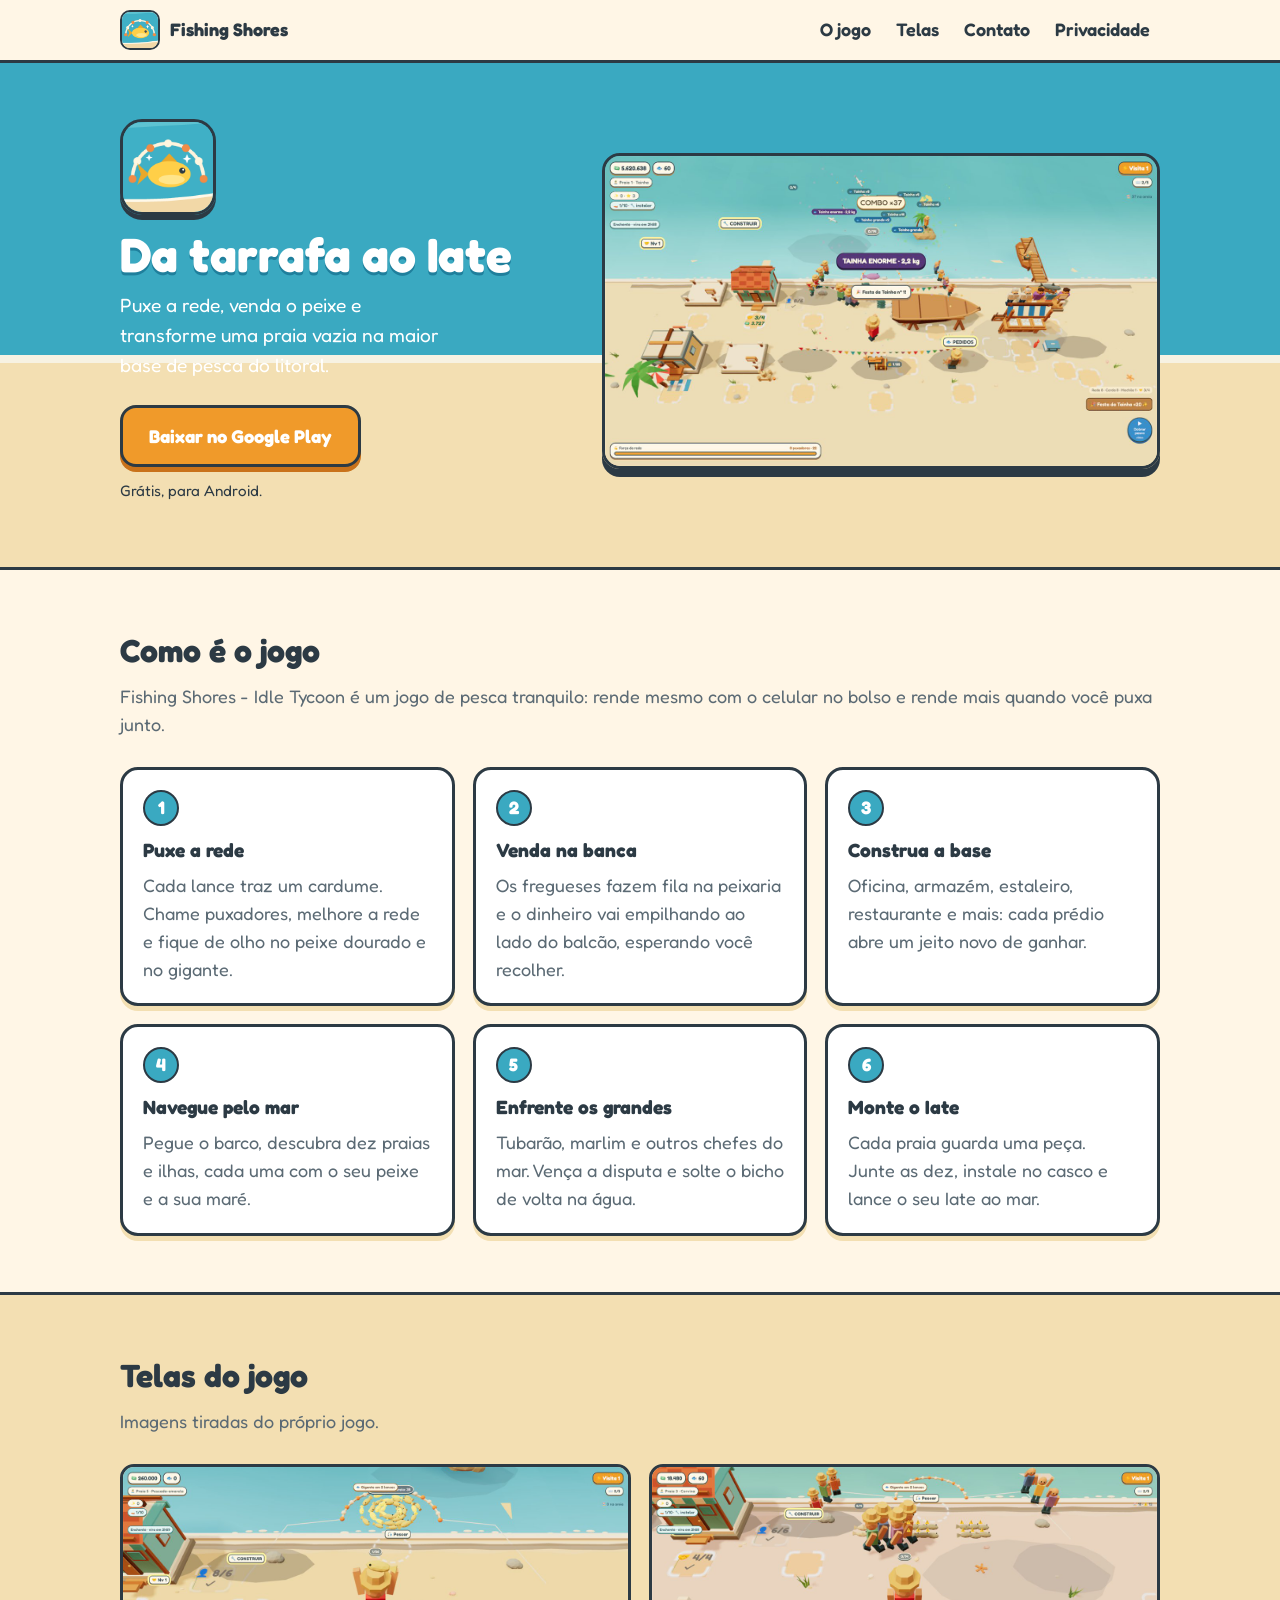
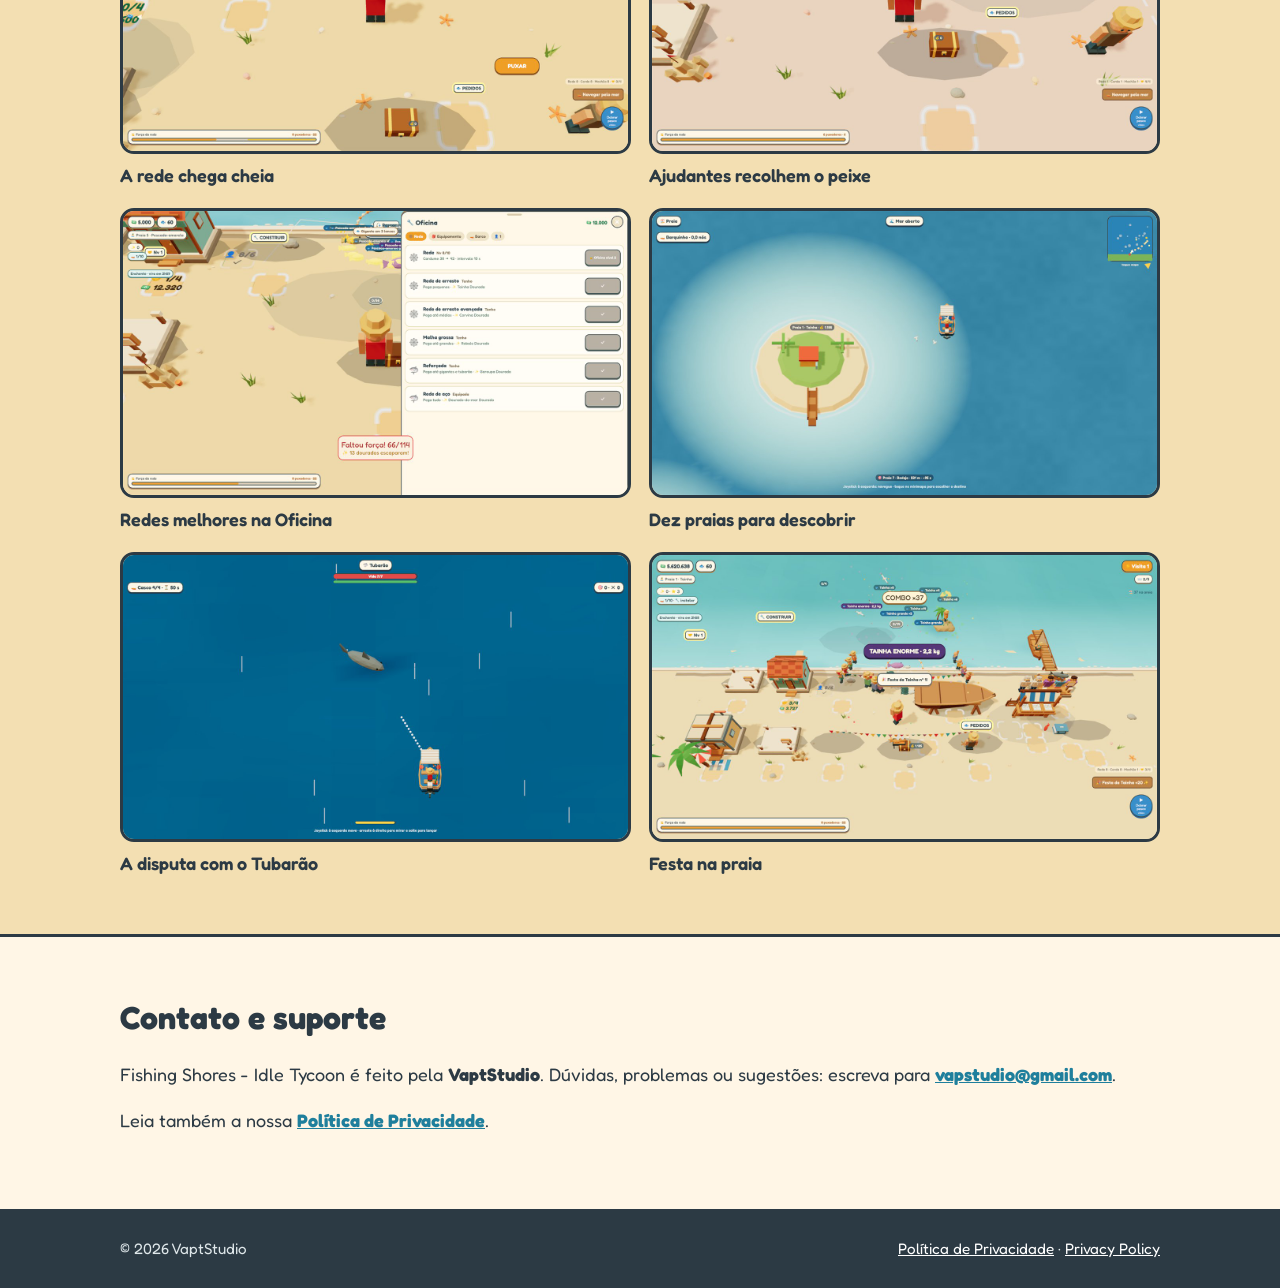
==== index.html @ 3c8fefca "Site e politica de privacidade do Fishing Shores - Idle Tycoon" ====
<!doctype html>
<html lang="pt-BR">
<head>
  <meta charset="utf-8">
  <meta name="viewport" content="width=device-width, initial-scale=1">
  <title>Fishing Shores - Idle Tycoon | VaptStudio</title>
  <meta name="description" content="Puxe a rede, venda o peixe na sua banca, abra novas praias e monte o seu Iate peça por peça. Jogo de pesca idle para Android, da VaptStudio.">
  <meta property="og:title" content="Fishing Shores - Idle Tycoon">
  <meta property="og:description" content="Da tarrafa ao Iate: jogo de pesca idle para Android.">
  <meta property="og:image" content="img/festa.jpg">
  <link rel="icon" href="img/icone.png">
  <link rel="preconnect" href="https://fonts.googleapis.com">
  <link rel="preconnect" href="https://fonts.gstatic.com" crossorigin>
  <link href="https://fonts.googleapis.com/css2?family=Fredoka:wght@400;600;700&display=swap" rel="stylesheet">
  <link rel="stylesheet" href="estilo.css">
</head>
<body>

<header class="topo">
  <div class="miolo">
    <a class="marca" href="index.html"><img src="img/icone.png" alt="">Fishing Shores</a>
    <nav>
      <a class="some" href="#jogo">O jogo</a>
      <a class="some" href="#telas">Telas</a>
      <a href="#contato">Contato</a>
      <a href="privacidade.html">Privacidade</a>
    </nav>
  </div>
</header>

<main>
  <div class="abertura">
    <div class="miolo">
      <div>
        <img class="icone" src="img/icone.png" alt="Ícone do Fishing Shores">
        <h1>Da tarrafa ao Iate</h1>
        <p>Puxe a rede, venda o peixe e transforme uma praia vazia na maior base de pesca do litoral.</p>
        <a class="botao" href="https://play.google.com/store/apps/details?id=fishing.shores.idle">Baixar no Google Play</a>
        <span class="aviso">Grátis, para Android.</span>
      </div>
      <img class="tela" src="img/festa.jpg" alt="Praia do jogo em festa, com a rede cheia, a peixaria e o casco do Iate na areia">
    </div>
  </div>

  <section id="jogo">
    <div class="miolo">
      <h2>Como é o jogo</h2>
      <p class="sub">Fishing Shores - Idle Tycoon é um jogo de pesca tranquilo: rende mesmo com o celular no bolso e rende mais quando você puxa junto.</p>
      <div class="cartoes">
        <div class="cartao"><span class="num">1</span><h3>Puxe a rede</h3><p>Cada lance traz um cardume. Chame puxadores, melhore a rede e fique de olho no peixe dourado e no gigante.</p></div>
        <div class="cartao"><span class="num">2</span><h3>Venda na banca</h3><p>Os fregueses fazem fila na peixaria e o dinheiro vai empilhando ao lado do balcão, esperando você recolher.</p></div>
        <div class="cartao"><span class="num">3</span><h3>Construa a base</h3><p>Oficina, armazém, estaleiro, restaurante e mais: cada prédio abre um jeito novo de ganhar.</p></div>
        <div class="cartao"><span class="num">4</span><h3>Navegue pelo mar</h3><p>Pegue o barco, descubra dez praias e ilhas, cada uma com o seu peixe e a sua maré.</p></div>
        <div class="cartao"><span class="num">5</span><h3>Enfrente os grandes</h3><p>Tubarão, marlim e outros chefes do mar. Vença a disputa e solte o bicho de volta na água.</p></div>
        <div class="cartao"><span class="num">6</span><h3>Monte o Iate</h3><p>Cada praia guarda uma peça. Junte as dez, instale no casco e lance o seu Iate ao mar.</p></div>
      </div>
    </div>
  </section>

  <section id="telas" class="faixa">
    <div class="miolo">
      <h2>Telas do jogo</h2>
      <p class="sub">Imagens tiradas do próprio jogo.</p>
      <div class="galeria">
        <figure><img src="img/rede.jpg" alt="Personagem puxando a rede cheia de peixes" loading="lazy"><figcaption>A rede chega cheia</figcaption></figure>
        <figure><img src="img/ajudantes.jpg" alt="Ajudantes recolhendo o peixe na areia" loading="lazy"><figcaption>Ajudantes recolhem o peixe</figcaption></figure>
        <figure><img src="img/oficina.jpg" alt="Painel da Oficina com as redes do jogo" loading="lazy"><figcaption>Redes melhores na Oficina</figcaption></figure>
        <figure><img src="img/mar.jpg" alt="Barco navegando ao lado de uma ilha" loading="lazy"><figcaption>Dez praias para descobrir</figcaption></figure>
        <figure><img src="img/tubarao.jpg" alt="Barco diante de um tubarão em mar aberto" loading="lazy"><figcaption>A disputa com o Tubarão</figcaption></figure>
        <figure><img src="img/festa.jpg" alt="Festa na praia depois de um lance grande" loading="lazy"><figcaption>Festa na praia</figcaption></figure>
      </div>
    </div>
  </section>

  <section id="contato" class="contato">
    <div class="miolo">
      <h2>Contato e suporte</h2>
      <p>Fishing Shores - Idle Tycoon é feito pela <strong>VaptStudio</strong>. Dúvidas, problemas ou sugestões: escreva para <a href="mailto:vapstudio@gmail.com">vapstudio@gmail.com</a>.</p>
      <p>Leia também a nossa <a href="privacidade.html">Política de Privacidade</a>.</p>
    </div>
  </section>
</main>

<footer>
  <div class="miolo">
    <span>© 2026 VaptStudio</span>
    <span><a href="privacidade.html">Política de Privacidade</a> · <a href="privacidade.html#en">Privacy Policy</a></span>
  </div>
</footer>

</body>
</html>
---- estilo.css ----
:root {
  --mar: #3aa9c1;
  --mar-fundo: #1f7f9c;
  --areia: #f3dfb2;
  --creme: #fff6e6;
  --laranja: #f09a2a;
  --laranja-escuro: #c9721a;
  --verde: #1f9d6b;
  --tinta: #2c3a44;
  --tinta-suave: #5b6a74;
  --borda: #2c3a44;
}

* { box-sizing: border-box; }

html { scroll-behavior: smooth; }

body {
  margin: 0;
  font-family: "Fredoka", "Trebuchet MS", system-ui, sans-serif;
  font-size: 18px;
  line-height: 1.55;
  color: var(--tinta);
  background: var(--creme);
}

img { max-width: 100%; display: block; }

a { color: var(--mar-fundo); }

.miolo { max-width: 1080px; margin: 0 auto; padding: 0 20px; }

/* Topo */
.topo {
  position: sticky; top: 0; z-index: 10;
  background: var(--creme);
  border-bottom: 3px solid var(--borda);
}
.topo .miolo { display: flex; align-items: center; gap: 12px; padding-top: 10px; padding-bottom: 10px; }
.marca { display: flex; align-items: center; gap: 10px; font-weight: 700; color: var(--tinta); text-decoration: none; margin-right: auto; }
.marca img { width: 40px; height: 40px; border-radius: 10px; border: 2px solid var(--borda); }
.topo nav a { color: var(--tinta); text-decoration: none; font-weight: 600; padding: 6px 10px; border-radius: 999px; }
.topo nav a:hover { background: var(--areia); }

/* Abertura */
.abertura {
  background: linear-gradient(180deg, var(--mar) 0%, var(--mar) 58%, #f7f2e2 58%, #f7f2e2 59.5%, var(--areia) 59.5%);
  padding: 56px 0 64px;
  border-bottom: 3px solid var(--borda);
}
.abertura .miolo { display: grid; grid-template-columns: 1fr 1.25fr; gap: 36px; align-items: center; }
.abertura h1 { font-size: 3rem; line-height: 1.05; margin: 14px 0 12px; color: #fff; text-shadow: 0 3px 0 var(--mar-fundo); }
.abertura p { color: #fff; font-size: 1.2rem; margin: 0 0 24px; max-width: 30ch; }
.abertura .icone { width: 96px; height: 96px; border-radius: 22px; border: 3px solid var(--borda); box-shadow: 0 5px 0 var(--borda); }
.abertura .tela { border-radius: 18px; border: 3px solid var(--borda); box-shadow: 0 8px 0 var(--borda); }

.botao {
  display: inline-block;
  background: var(--laranja); color: #fff; text-decoration: none;
  font-weight: 700; font-size: 1.15rem;
  padding: 14px 26px; border-radius: 16px;
  border: 3px solid var(--borda); box-shadow: 0 5px 0 var(--laranja-escuro);
}
.botao:hover { transform: translateY(2px); box-shadow: 0 3px 0 var(--laranja-escuro); }
.aviso { display: block; margin-top: 12px; font-size: .95rem; color: var(--tinta); }

/* Seções */
section { padding: 56px 0; }
h2 { font-size: 2rem; margin: 0 0 8px; }
.sub { color: var(--tinta-suave); margin: 0 0 28px; }

.cartoes { display: grid; grid-template-columns: repeat(3, 1fr); gap: 18px; }
.cartao {
  background: #fff; border: 3px solid var(--borda); border-radius: 18px;
  padding: 20px; box-shadow: 0 5px 0 var(--areia);
}
.cartao h3 { margin: 0 0 6px; font-size: 1.2rem; }
.cartao p { margin: 0; color: var(--tinta-suave); }
.cartao .num {
  display: inline-grid; place-items: center; width: 36px; height: 36px; margin-bottom: 10px;
  background: var(--mar); color: #fff; font-weight: 700; border-radius: 50%; border: 2px solid var(--borda);
}

.faixa { background: var(--areia); border-top: 3px solid var(--borda); border-bottom: 3px solid var(--borda); }
.galeria { display: grid; grid-template-columns: repeat(2, 1fr); gap: 18px; }
.galeria figure { margin: 0; }
.galeria img { border-radius: 14px; border: 3px solid var(--borda); }
.galeria figcaption { font-weight: 600; margin-top: 8px; }

.contato a { font-weight: 700; }

/* Rodapé */
footer { background: var(--tinta); color: #dfe7ea; padding: 28px 0; font-size: .95rem; }
footer .miolo { display: flex; flex-wrap: wrap; gap: 8px 24px; justify-content: space-between; }
footer a { color: #fff; }

/* Página de texto (privacidade) */
.texto { max-width: 760px; }
.texto h1 { font-size: 2.2rem; margin: 0 0 4px; }
.texto h2 { font-size: 1.35rem; margin: 32px 0 6px; }
.texto .data { color: var(--tinta-suave); margin: 0 0 24px; }
.texto li { margin-bottom: 6px; }
.idiomas { display: flex; gap: 8px; margin: 0 0 24px; }
.idiomas a {
  text-decoration: none; font-weight: 600; color: var(--tinta);
  padding: 6px 14px; border-radius: 999px; border: 2px solid var(--borda); background: #fff;
}
hr { border: 0; border-top: 3px dashed var(--areia); margin: 48px 0; }

@media (max-width: 820px) {
  body { font-size: 17px; }
  .abertura { padding: 36px 0 44px; }
  .abertura .miolo { grid-template-columns: 1fr; }
  .abertura h1 { font-size: 2.3rem; }
  .cartoes, .galeria { grid-template-columns: 1fr; }
  .topo nav a.some { display: none; }
}
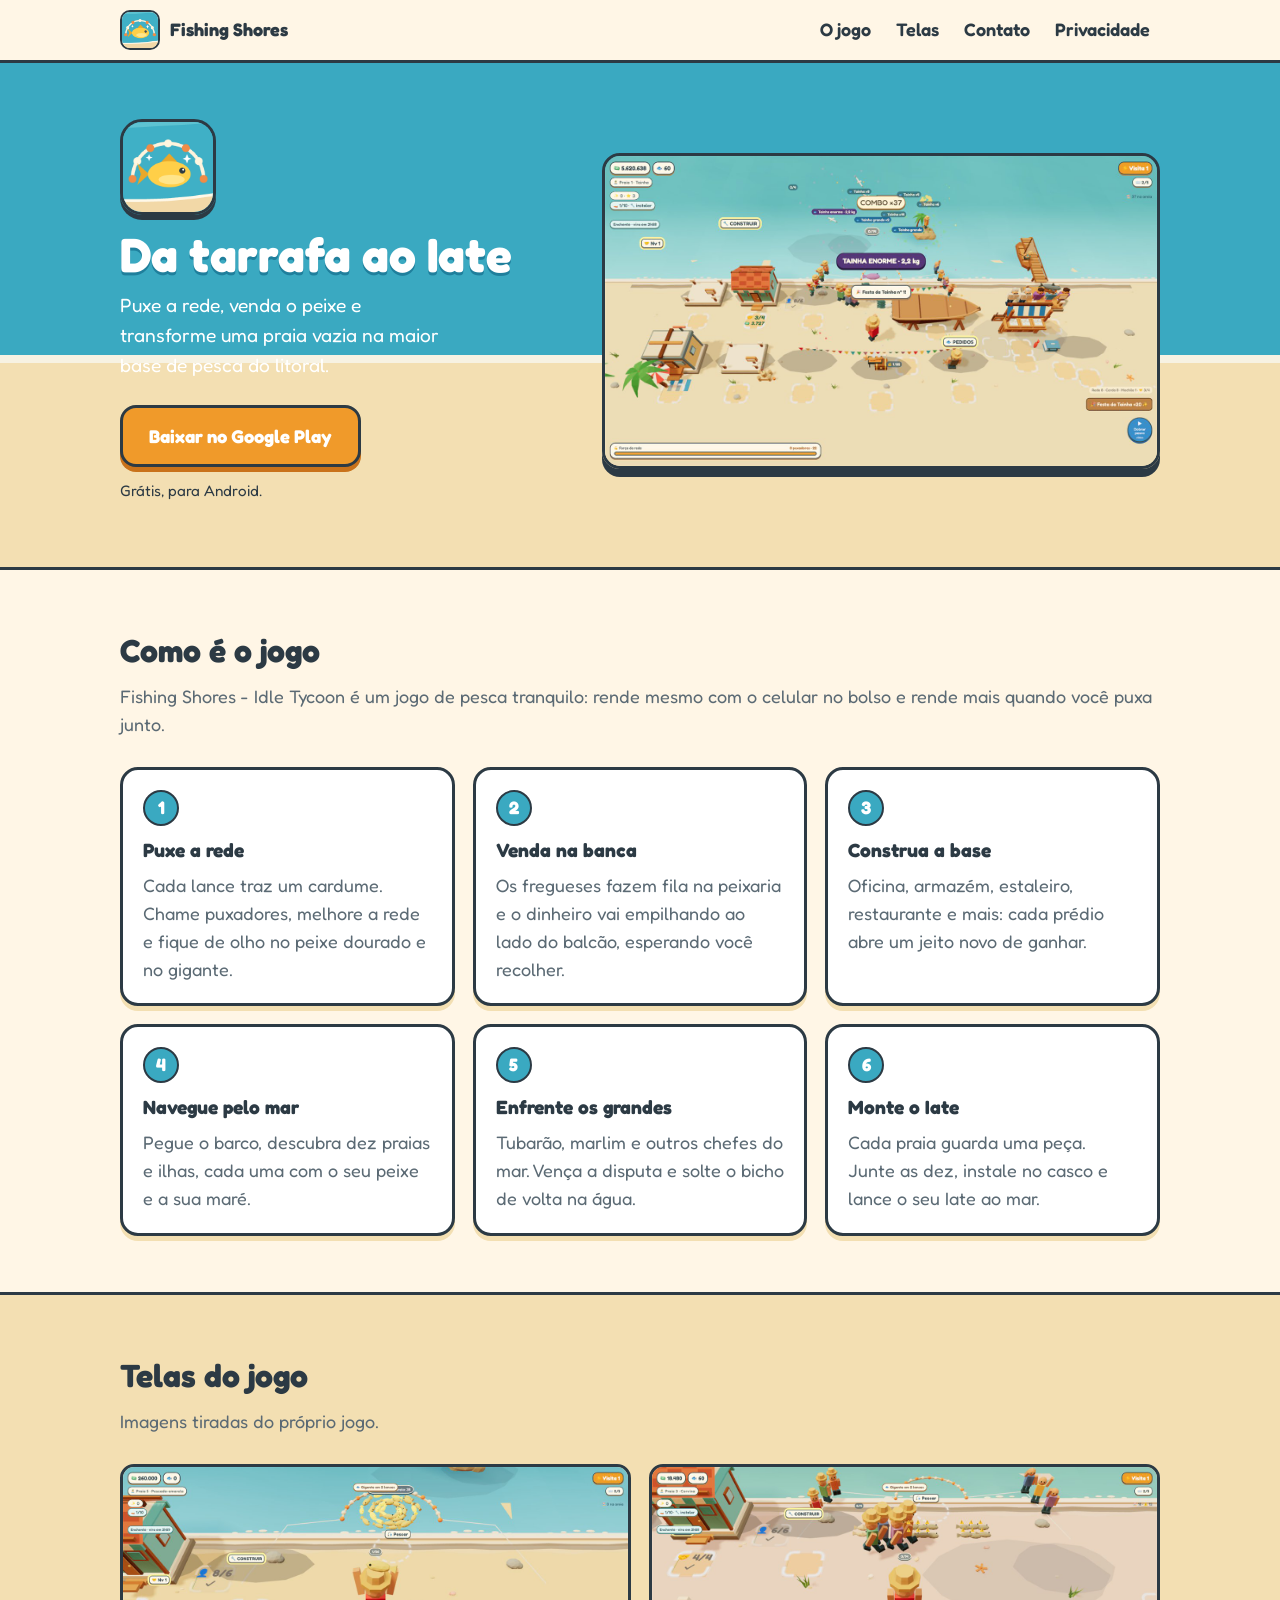
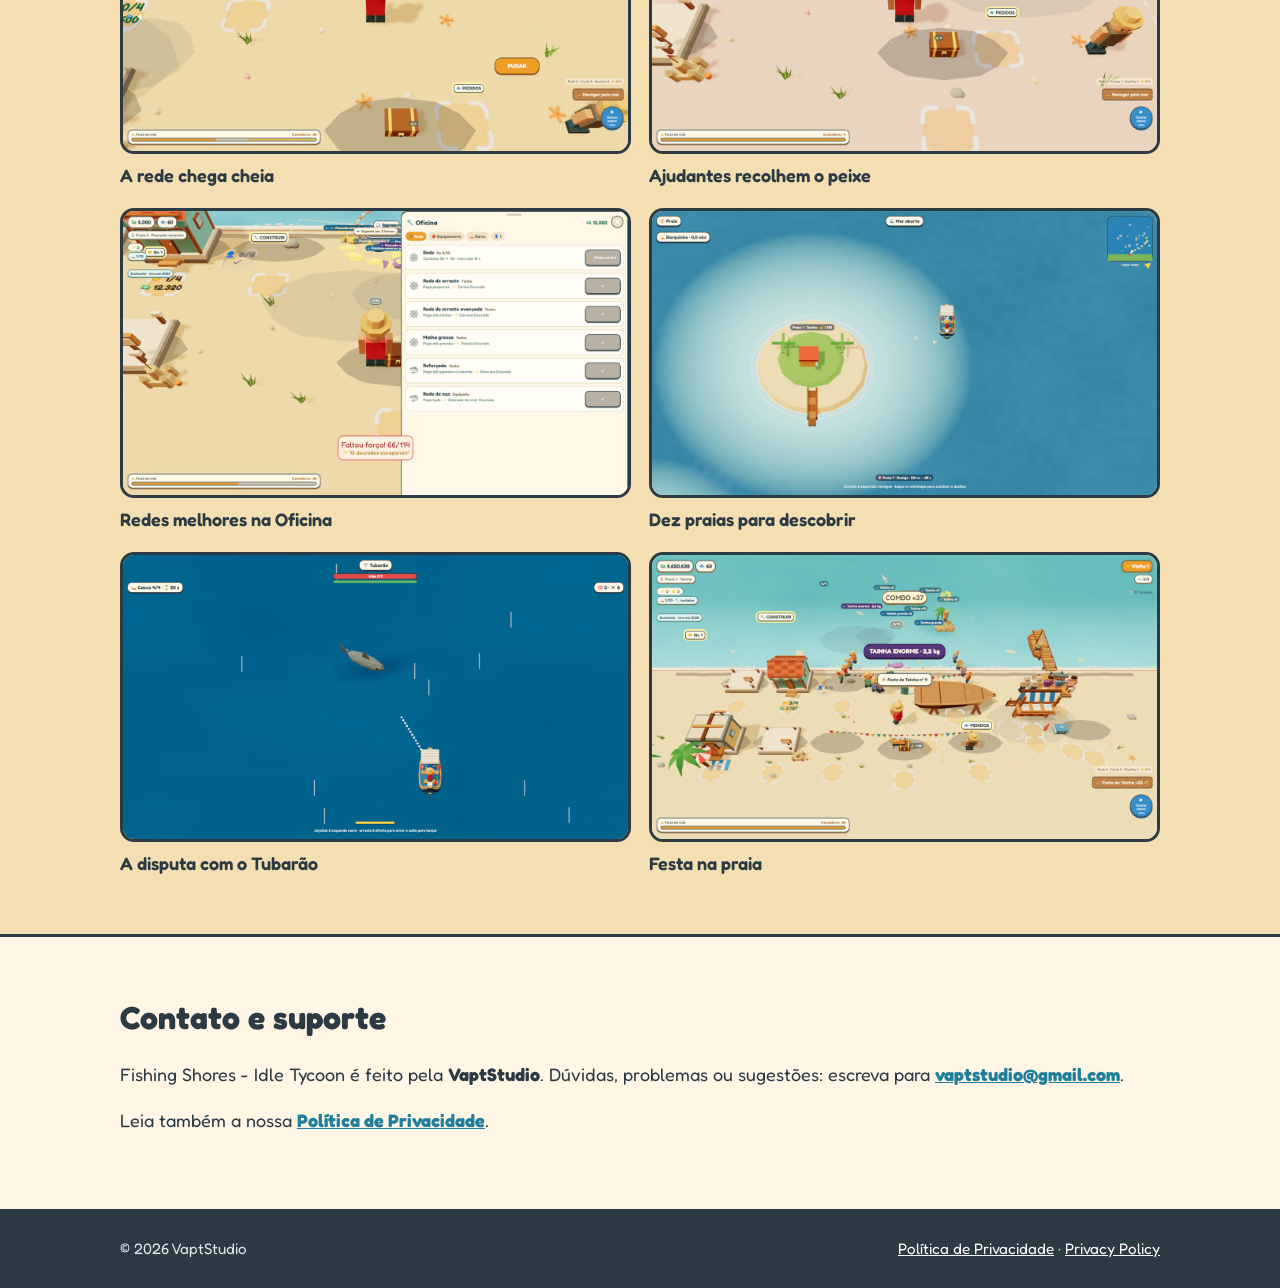
==== commit 9cc982a8: "Corrige e-mail de contato" ====
--- a/index.html
+++ b/index.html
@@ -75,7 +75,7 @@
   <section id="contato" class="contato">
     <div class="miolo">
       <h2>Contato e suporte</h2>
-      <p>Fishing Shores - Idle Tycoon é feito pela <strong>VaptStudio</strong>. Dúvidas, problemas ou sugestões: escreva para <a href="mailto:vapstudio@gmail.com">vapstudio@gmail.com</a>.</p>
+      <p>Fishing Shores - Idle Tycoon é feito pela <strong>VaptStudio</strong>. Dúvidas, problemas ou sugestões: escreva para <a href="mailto:vaptstudio@gmail.com">vaptstudio@gmail.com</a>.</p>
       <p>Leia também a nossa <a href="privacidade.html">Política de Privacidade</a>.</p>
     </div>
   </section>
